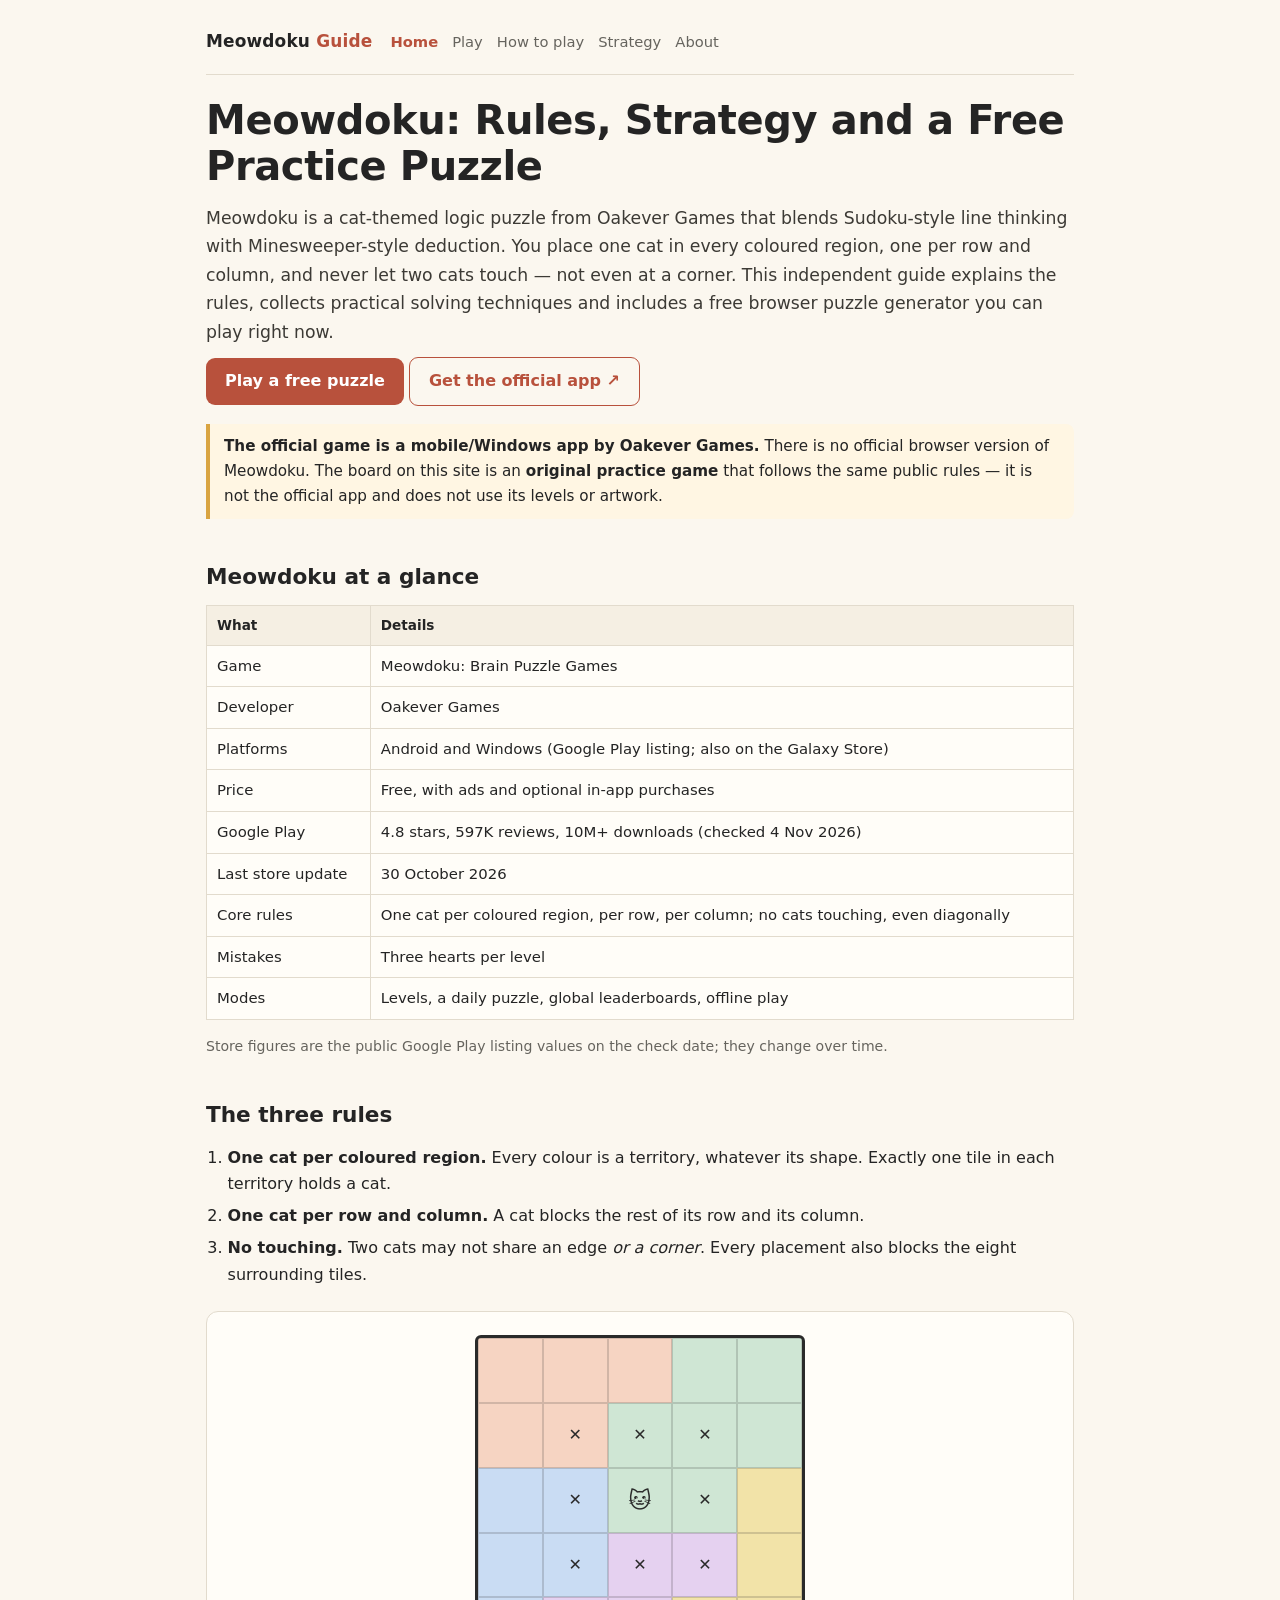
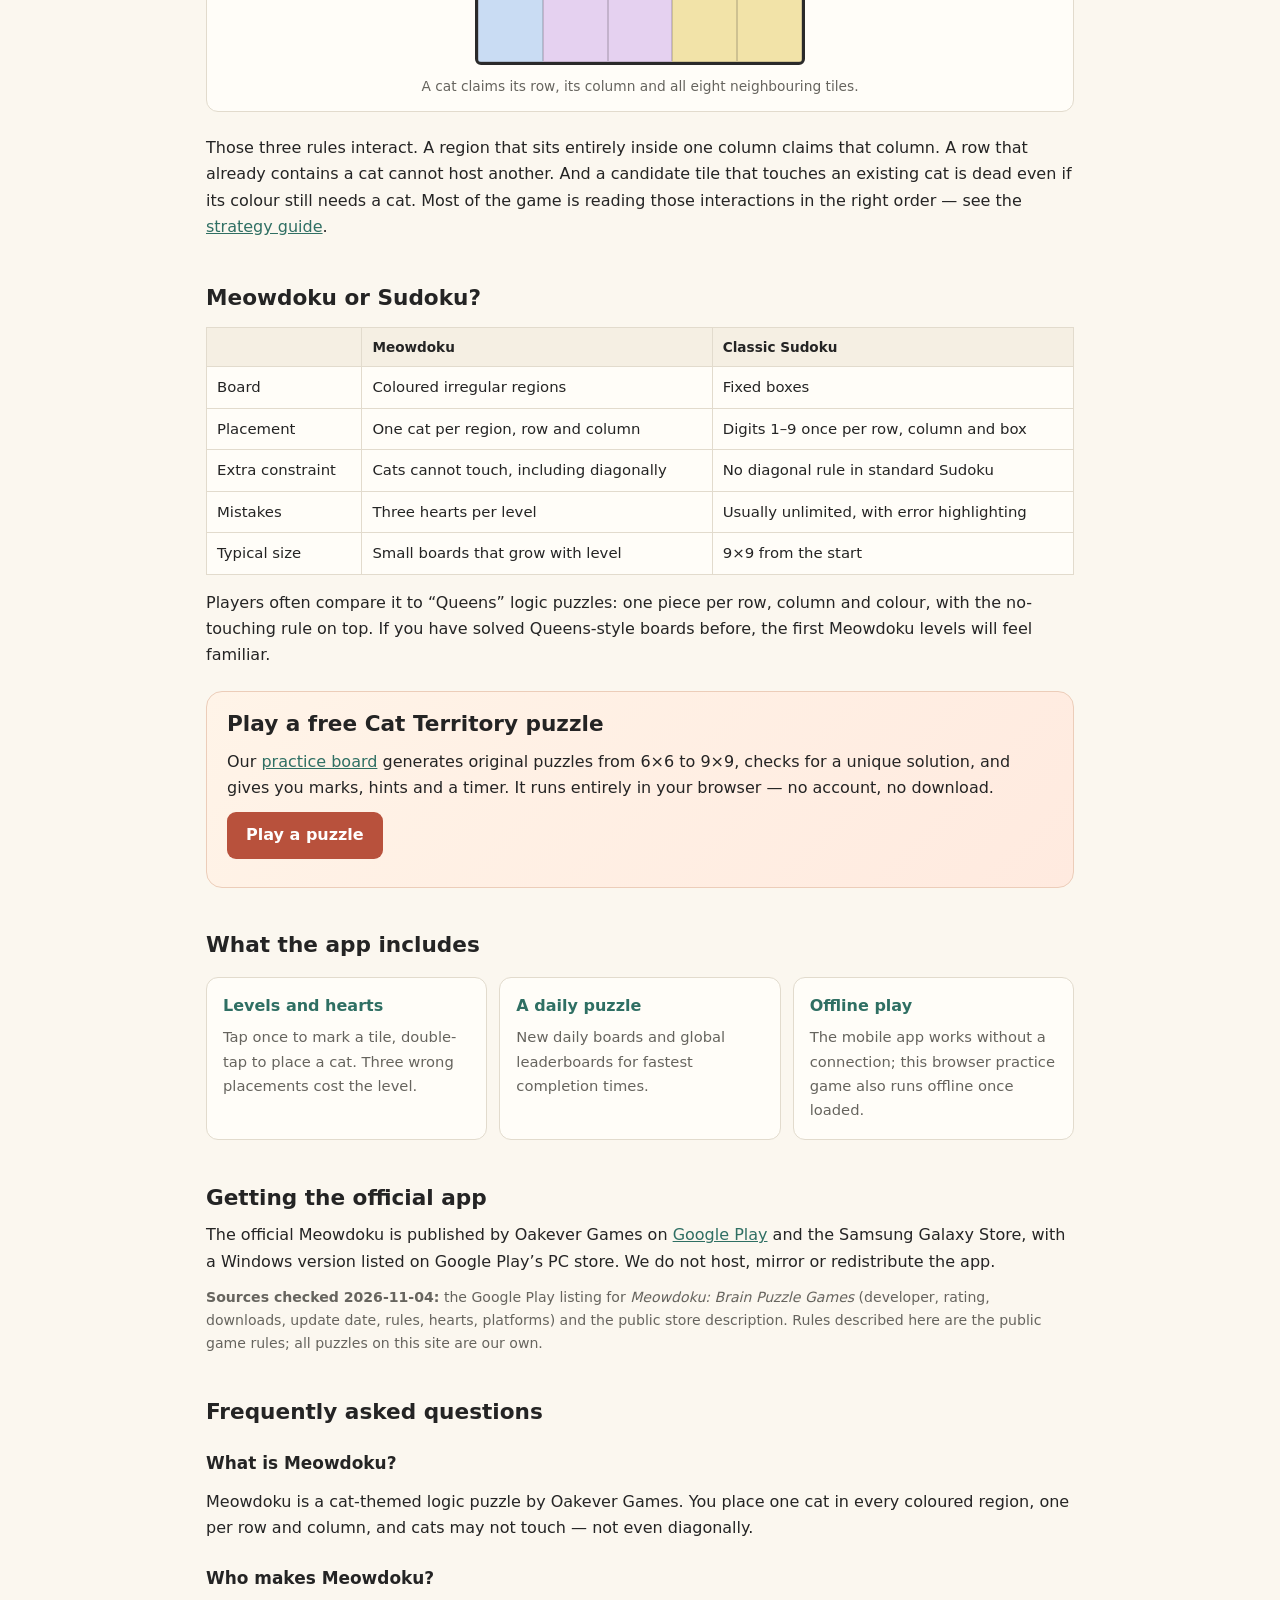
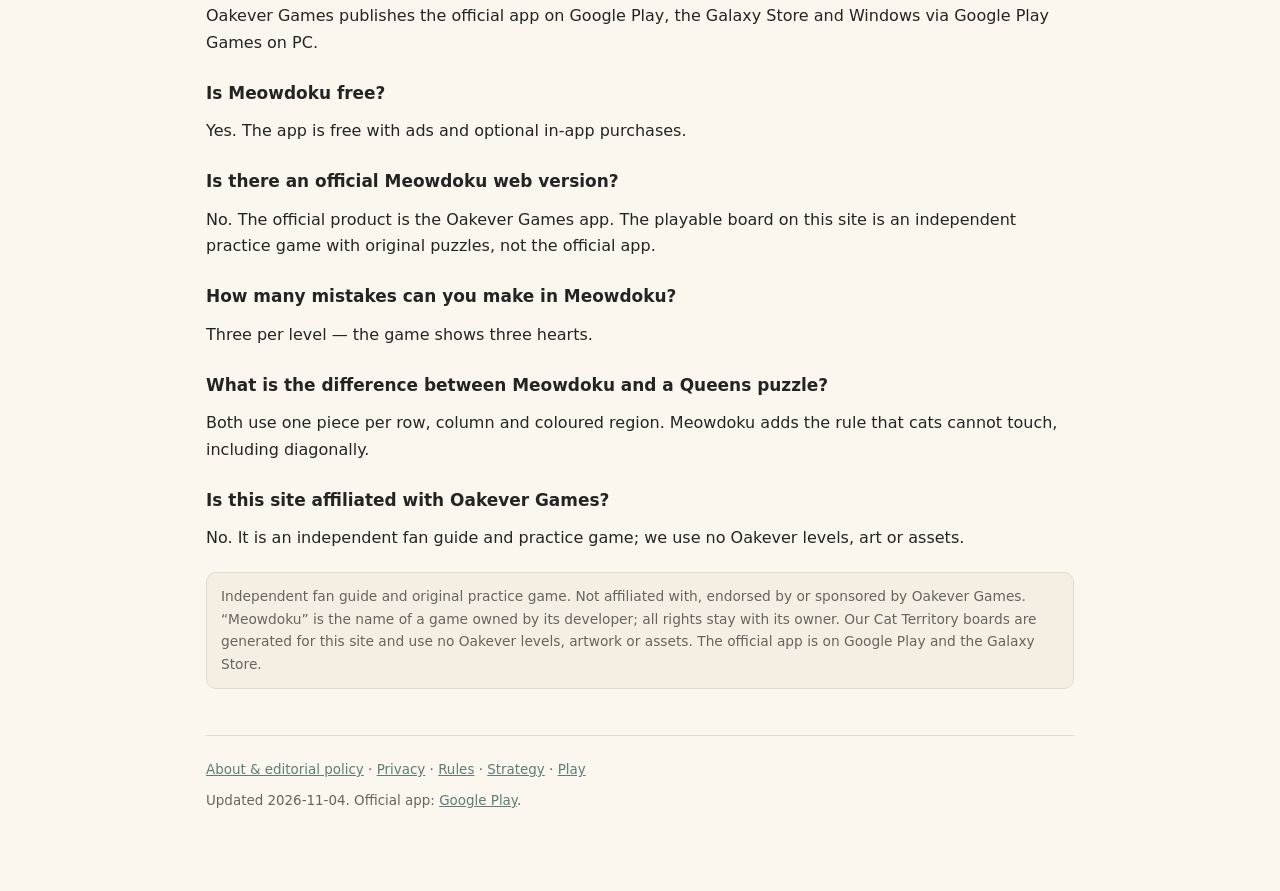
==== index.html @ 77e1450d "Meowdoku Guide: rules, strategy and original Cat Territory puzzle" ====
<!doctype html>
<html lang="en">
<head>
<meta charset="utf-8">
<meta name="viewport" content="width=device-width,initial-scale=1">
<title>Meowdoku: Rules, Strategy &amp; a Free Playable Puzzle</title>
<meta name="description" content="Meowdoku guide: the three rules explained, Sudoku vs Meowdoku, practical solving strategy, and a free original Cat Territory puzzle you can play in the browser.">
<meta name="robots" content="index,follow">
<link rel="canonical" href="https://meowdoku-guide.vercel.app/">
<link rel="icon" href="/icon.svg" type="image/svg+xml">
<link rel="stylesheet" href="/style.css?v=20261104">
<meta property="og:type" content="website">
<meta property="og:site_name" content="Meowdoku Guide">
<meta property="og:title" content="Meowdoku: Rules, Strategy &amp; a Free Playable Puzzle">
<meta property="og:description" content="Meowdoku guide: the three rules explained, Sudoku vs Meowdoku, practical solving strategy, and a free original Cat Territory puzzle you can play in the browser.">
<meta property="og:url" content="https://meowdoku-guide.vercel.app/">
<meta name="twitter:card" content="summary">
<meta name="theme-color" content="#fbf7ef">
<script type="application/ld+json">{"@context": "https://schema.org", "@graph": [{"@type": "WebPage", "@id": "https://meowdoku-guide.vercel.app/#page", "url": "https://meowdoku-guide.vercel.app/", "name": "Meowdoku: Rules, Strategy & a Free Playable Puzzle", "description": "Meowdoku guide: the three rules explained, Sudoku vs Meowdoku, practical solving strategy, and a free original Cat Territory puzzle you can play in the browser.", "inLanguage": "en", "datePublished": "2026-11-04", "dateModified": "2026-11-04", "isPartOf": {"@type": "WebSite", "@id": "https://meowdoku-guide.vercel.app/#site"}}, {"@type": "FAQPage", "mainEntity": [{"@type": "Question", "name": "What is Meowdoku?", "acceptedAnswer": {"@type": "Answer", "text": "Meowdoku is a cat-themed logic puzzle by Oakever Games. You place one cat in every coloured region, one per row and column, and cats may not touch — not even diagonally."}}, {"@type": "Question", "name": "Who makes Meowdoku?", "acceptedAnswer": {"@type": "Answer", "text": "Oakever Games publishes the official app on Google Play, the Galaxy Store and Windows via Google Play Games on PC."}}, {"@type": "Question", "name": "Is Meowdoku free?", "acceptedAnswer": {"@type": "Answer", "text": "Yes. The app is free with ads and optional in-app purchases."}}, {"@type": "Question", "name": "Is there an official Meowdoku web version?", "acceptedAnswer": {"@type": "Answer", "text": "No. The official product is the Oakever Games app. The playable board on this site is an independent practice game with original puzzles, not the official app."}}, {"@type": "Question", "name": "How many mistakes can you make in Meowdoku?", "acceptedAnswer": {"@type": "Answer", "text": "Three per level — the game shows three hearts."}}, {"@type": "Question", "name": "What is the difference between Meowdoku and a Queens puzzle?", "acceptedAnswer": {"@type": "Answer", "text": "Both use one piece per row, column and coloured region. Meowdoku adds the rule that cats cannot touch, including diagonally."}}, {"@type": "Question", "name": "Is this site affiliated with Oakever Games?", "acceptedAnswer": {"@type": "Answer", "text": "No. It is an independent fan guide and practice game; we use no Oakever levels, art or assets."}}]}]}</script>

</head>
<body>
<main>
<header class="site">
  <a class="brand" href="/">Meowdoku <span>Guide</span></a>
  <nav class="site" aria-label="Site"><a href="/" aria-current="page">Home</a><a href="/practice/">Play</a><a href="/how-to-play/">How to play</a><a href="/strategy/">Strategy</a><a href="/about/">About</a></nav>
</header>

<h1>Meowdoku: Rules, Strategy and a Free Practice Puzzle</h1>

<p class="lede">Meowdoku is a cat-themed logic puzzle from Oakever Games that blends Sudoku-style line thinking with Minesweeper-style deduction. You place one cat in every coloured region, one per row and column, and never let two cats touch — not even at a corner. This independent guide explains the rules, collects practical solving techniques and includes a free browser puzzle generator you can play right now.</p>


<p><a class="button" href="/practice/">Play a free puzzle</a> <a class="button ghost" href="https://play.google.com/store/apps/details?id=com.oakever.meowdoku" rel="noopener nofollow">Get the official app ↗</a></p>

<div class="note"><b>The official game is a mobile/Windows app by Oakever Games.</b> There is no official browser version of Meowdoku. The board on this site is an <b>original practice game</b> that follows the same public rules — it is not the official app and does not use its levels or artwork.</div>

<h2>Meowdoku at a glance</h2>
<table>
<tr><th>What</th><th>Details</th></tr>
<tr><td>Game</td><td>Meowdoku: Brain Puzzle Games</td></tr>
<tr><td>Developer</td><td>Oakever Games</td></tr>
<tr><td>Platforms</td><td>Android and Windows (Google Play listing; also on the Galaxy Store)</td></tr>
<tr><td>Price</td><td>Free, with ads and optional in-app purchases</td></tr>
<tr><td>Google Play</td><td>4.8 stars, 597K reviews, 10M+ downloads (checked 4 Nov 2026)</td></tr>
<tr><td>Last store update</td><td>30 October 2026</td></tr>
<tr><td>Core rules</td><td>One cat per coloured region, per row, per column; no cats touching, even diagonally</td></tr>
<tr><td>Mistakes</td><td>Three hearts per level</td></tr>
<tr><td>Modes</td><td>Levels, a daily puzzle, global leaderboards, offline play</td></tr>
</table>
<p class="small">Store figures are the public Google Play listing values on the check date; they change over time.</p>

<h2>The three rules</h2>
<ol>
<li><b>One cat per coloured region.</b> Every colour is a territory, whatever its shape. Exactly one tile in each territory holds a cat.</li>
<li><b>One cat per row and column.</b> A cat blocks the rest of its row and its column.</li>
<li><b>No touching.</b> Two cats may not share an edge <i>or a corner</i>. Every placement also blocks the eight surrounding tiles.</li>
</ol>
<figure class="figure"><div class="mini" style="grid-template-columns:repeat(5,1fr)"><div class="" style="background:#f6d4c2"></div><div class="" style="background:#f6d4c2"></div><div class="" style="background:#f6d4c2"></div><div class="" style="background:#cfe6d4"></div><div class="" style="background:#cfe6d4"></div><div class="" style="background:#f6d4c2"></div><div class="" style="background:#f6d4c2">✕</div><div class="" style="background:#cfe6d4">✕</div><div class="" style="background:#cfe6d4">✕</div><div class="" style="background:#cfe6d4"></div><div class="" style="background:#c9dcf3"></div><div class="" style="background:#c9dcf3">✕</div><div class="cat" style="background:#cfe6d4">🐱</div><div class="" style="background:#cfe6d4">✕</div><div class="" style="background:#f2e3a8"></div><div class="" style="background:#c9dcf3"></div><div class="" style="background:#c9dcf3">✕</div><div class="" style="background:#e5d1f0">✕</div><div class="" style="background:#e5d1f0">✕</div><div class="" style="background:#f2e3a8"></div><div class="" style="background:#c9dcf3"></div><div class="" style="background:#e5d1f0"></div><div class="" style="background:#e5d1f0"></div><div class="" style="background:#f2e3a8"></div><div class="" style="background:#f2e3a8"></div></div><figcaption>A cat claims its row, its column and all eight neighbouring tiles.</figcaption></figure>
<p>Those three rules interact. A region that sits entirely inside one column claims that column. A row that already contains a cat cannot host another. And a candidate tile that touches an existing cat is dead even if its colour still needs a cat. Most of the game is reading those interactions in the right order — see the <a href="/strategy/">strategy guide</a>.</p>

<h2>Meowdoku or Sudoku?</h2>
<table>
<tr><th></th><th>Meowdoku</th><th>Classic Sudoku</th></tr>
<tr><td>Board</td><td>Coloured irregular regions</td><td>Fixed boxes</td></tr>
<tr><td>Placement</td><td>One cat per region, row and column</td><td>Digits 1–9 once per row, column and box</td></tr>
<tr><td>Extra constraint</td><td>Cats cannot touch, including diagonally</td><td>No diagonal rule in standard Sudoku</td></tr>
<tr><td>Mistakes</td><td>Three hearts per level</td><td>Usually unlimited, with error highlighting</td></tr>
<tr><td>Typical size</td><td>Small boards that grow with level</td><td>9×9 from the start</td></tr>
</table>
<p>Players often compare it to “Queens” logic puzzles: one piece per row, column and colour, with the no-touching rule on top. If you have solved Queens-style boards before, the first Meowdoku levels will feel familiar.</p>

<div class="cta">
<h2>Play a free Cat Territory puzzle</h2>
<p>Our <a href="/practice/">practice board</a> generates original puzzles from 6×6 to 9×9, checks for a unique solution, and gives you marks, hints and a timer. It runs entirely in your browser — no account, no download.</p>
<p><a class="button" href="/practice/">Play a puzzle</a></p>
</div>

<h2>What the app includes</h2>
<div class="grid">
<div class="card"><h3><a href="/how-to-play/">Levels and hearts</a></h3><p>Tap once to mark a tile, double-tap to place a cat. Three wrong placements cost the level.</p></div><div class="card"><h3><a href="/strategy/">A daily puzzle</a></h3><p>New daily boards and global leaderboards for fastest completion times.</p></div><div class="card"><h3><a href="/practice/">Offline play</a></h3><p>The mobile app works without a connection; this browser practice game also runs offline once loaded.</p></div>
</div>

<h2>Getting the official app</h2>
<p>The official Meowdoku is published by Oakever Games on <a href="https://play.google.com/store/apps/details?id=com.oakever.meowdoku" rel="noopener nofollow">Google Play</a> and the Samsung Galaxy Store, with a Windows version listed on Google Play’s PC store. We do not host, mirror or redistribute the app.</p>

<p class="small"><b>Sources checked 2026-11-04:</b> the Google Play listing for <i>Meowdoku: Brain Puzzle Games</i> (developer, rating, downloads, update date, rules, hearts, platforms) and the public store description. Rules described here are the public game rules; all puzzles on this site are our own.</p>

<section id="faq"><h2>Frequently asked questions</h2><h3>What is Meowdoku?</h3><p>Meowdoku is a cat-themed logic puzzle by Oakever Games. You place one cat in every coloured region, one per row and column, and cats may not touch — not even diagonally.</p><h3>Who makes Meowdoku?</h3><p>Oakever Games publishes the official app on Google Play, the Galaxy Store and Windows via Google Play Games on PC.</p><h3>Is Meowdoku free?</h3><p>Yes. The app is free with ads and optional in-app purchases.</p><h3>Is there an official Meowdoku web version?</h3><p>No. The official product is the Oakever Games app. The playable board on this site is an independent practice game with original puzzles, not the official app.</p><h3>How many mistakes can you make in Meowdoku?</h3><p>Three per level — the game shows three hearts.</p><h3>What is the difference between Meowdoku and a Queens puzzle?</h3><p>Both use one piece per row, column and coloured region. Meowdoku adds the rule that cats cannot touch, including diagonally.</p><h3>Is this site affiliated with Oakever Games?</h3><p>No. It is an independent fan guide and practice game; we use no Oakever levels, art or assets.</p></section>
<div class="disclaimer">Independent fan guide and original practice game. Not affiliated with, endorsed by or sponsored by Oakever Games. “Meowdoku” is the name of a game owned by its developer; all rights stay with its owner. Our Cat Territory boards are generated for this site and use no Oakever levels, artwork or assets. The official app is on Google Play and the Galaxy Store.</div>
<footer class="site">
  <p><a href="/about/">About &amp; editorial policy</a> · <a href="/privacy/">Privacy</a> · <a href="/how-to-play/">Rules</a> · <a href="/strategy/">Strategy</a> · <a href="/practice/">Play</a></p>
  <p>Updated 2026-11-04. Official app: <a href="https://play.google.com/store/apps/details?id=com.oakever.meowdoku" rel="noopener nofollow">Google Play</a>.</p>
</footer>
</main>

</body>
</html>
---- style.css ----
:root{
  --bg:#fbf7ef; --ink:#242424; --muted:#66645e; --line:#e2dbcd;
  --accent:#b8513c; --accent-dark:#8f3c2b; --teal:#2f6f63;
  --card:#fffdf8; --wash:#f5efe3;
}
*{box-sizing:border-box}
html{scroll-behavior:smooth}
body{
  margin:0;background:var(--bg);color:var(--ink);
  font:16px/1.65 ui-sans-serif,system-ui,-apple-system,"Segoe UI",Roboto,sans-serif;
}
main{max-width:900px;margin:0 auto;padding:18px 16px 70px}
a{color:var(--teal)}
a:hover{color:var(--accent)}
header.site{display:flex;flex-wrap:wrap;align-items:center;gap:10px 18px;padding:10px 0 18px;border-bottom:1px solid var(--line);margin-bottom:22px}
header.site .brand{font-weight:800;color:var(--ink);text-decoration:none;font-size:1.06rem;letter-spacing:.01em}
header.site .brand span{color:var(--accent)}
nav.site{display:flex;flex-wrap:wrap;gap:6px 14px;font-size:.92rem}
nav.site a{color:var(--muted);text-decoration:none}
nav.site a[aria-current="page"]{color:var(--accent);font-weight:800}
nav.site a:hover{color:var(--ink)}
h1{font-size:clamp(1.7rem,4.5vw,2.5rem);line-height:1.16;margin:.2em 0 .35em;letter-spacing:-.01em}
h2{font-size:1.35rem;margin:2em 0 .5em;line-height:1.3}
h3{font-size:1.06rem;margin:1.4em 0 .4em}
p{margin:.65em 0}
ul,ol{padding-left:1.35em}
li{margin:.35em 0}
.small{font-size:.88rem;color:var(--muted)}
.lede{font-size:1.08rem;color:#3c3a35}
.note{background:#fff6e3;border-left:4px solid #d9a441;padding:10px 14px;border-radius:0 8px 8px 0;margin:1.2em 0;font-size:.95rem}
.disclaimer{background:var(--wash);border:1px solid var(--line);border-radius:10px;padding:12px 14px;font-size:.86rem;color:var(--muted);margin:1.5em 0}
.cta{background:linear-gradient(135deg,#fff4e8,#ffeadf);border:1px solid #eccdb9;border-radius:16px;padding:18px 20px;margin:1.4em 0}
.cta h2{margin-top:0}
.button,button{
  display:inline-block;background:var(--accent);color:#fff;border:0;border-radius:9px;
  padding:10px 19px;font:inherit;font-weight:700;cursor:pointer;text-decoration:none
}
.button:hover,button:hover{background:var(--accent-dark);color:#fff}
button:disabled{opacity:.5;cursor:not-allowed}
.button.ghost,button.ghost{background:transparent;color:var(--accent);border:1px solid var(--accent)}
.button.ghost:hover,button.ghost:hover{background:#fff0ea;color:var(--accent-dark)}
.grid{display:grid;grid-template-columns:repeat(auto-fit,minmax(230px,1fr));gap:12px;margin:1.1em 0}
.card{background:var(--card);border:1px solid var(--line);border-radius:12px;padding:14px 16px}
.card h3{margin:.1em 0 .35em;font-size:1rem}
.card p{margin:.2em 0;font-size:.92rem;color:var(--muted)}
.card a{text-decoration:none}
table{border-collapse:collapse;width:100%;margin:1em 0;font-size:.93rem;background:var(--card)}
th,td{border:1px solid var(--line);padding:8px 10px;text-align:left;vertical-align:top}
th{background:var(--wash);font-size:.85rem}
code{background:var(--wash);padding:1px 5px;border-radius:4px;font-size:.9em}
footer.site{margin-top:3.4em;border-top:1px solid var(--line);padding-top:1.1em;font-size:.84rem;color:var(--muted)}
footer.site a{color:#5d7d77}
.breadcrumb{font-size:.85rem;color:var(--muted);margin:.2em 0 1em}
.breadcrumb a{color:var(--muted);text-decoration:none}
.sr-only{position:absolute;width:1px;height:1px;padding:0;margin:-1px;overflow:hidden;clip:rect(0,0,0,0);white-space:nowrap;border:0}
/* game */
.game{background:var(--card);border:1px solid var(--line);border-radius:16px;padding:16px;margin:1.2em 0}
.game-top{display:flex;flex-wrap:wrap;align-items:center;gap:8px 12px;margin-bottom:10px}
.sizes{display:flex;flex-wrap:wrap;gap:6px}
.sizes button{background:#f1e8d8;color:#3c3a35;border:1px solid #ddcfb8;border-radius:999px;padding:8px 13px;font-size:.86rem;font-weight:700}
.sizes button.active{background:var(--accent);border-color:var(--accent);color:#fff}
.game-meta{display:flex;flex-wrap:wrap;gap:8px 18px;align-items:center;font-size:.88rem;color:var(--muted);margin:2px 0 10px}
#timer{font-variant-numeric:tabular-nums;font-weight:800;color:var(--ink)}
#counter{font-weight:700;color:var(--ink)}
.board-wrap{width:min(100%,520px);margin:0 auto}
#board{display:grid;width:100%;aspect-ratio:1/1;background:#2a2a2a;border-radius:8px;overflow:hidden;touch-action:manipulation;gap:1px}
.cell{position:relative;border:0;border-radius:0;padding:0;margin:0;display:flex;align-items:center;justify-content:center;font:inherit;font-weight:800;color:#3a3a3a;cursor:pointer;min-width:0;min-height:0;appearance:none}
.cell:hover{filter:brightness(1.03)}
.cell:focus-visible{outline:3px solid #1e6bd6;outline-offset:-3px;z-index:2}
.cell.xmark{font-size:clamp(1rem,3.2vw,1.5rem);color:#5a5a5a;opacity:.75}
.cell.locked{cursor:default}
.cell.locked::after{content:"";position:absolute;inset:0;box-shadow:inset 0 0 0 3px rgba(47,111,99,.55);pointer-events:none}
.cell.conflict{background:#ffb4a8!important}
.catmark{width:66%;height:66%;display:flex;align-items:center;justify-content:center}
.catmark svg{width:100%;height:100%;display:block}
.regiontag{position:absolute;top:3px;left:4px;font-size:10px;line-height:1;color:rgba(34,34,34,.62);font-weight:800;pointer-events:none}
.board-tools{display:flex;flex-wrap:wrap;gap:8px;margin:12px 0 4px}
.board-tools button{font-size:.9rem;padding:8px 13px}
.board-tools button.ghost{background:#fff}
.status{min-height:1.6em;font-size:.92rem;margin:.4em 0 0}
.status.good{color:var(--teal)}
.status.bad{color:#b3261e}
#winBanner{background:#e8f5ee;border:1px solid #b9dcc9;border-radius:10px;padding:10px 14px;margin:10px 0}
#winBanner strong{color:var(--teal)}
#best{font-size:.85rem;color:var(--muted)}
/* diagrams */
.figure{margin:1.4em 0;padding:14px;background:var(--card);border:1px solid var(--line);border-radius:12px}
.figure h3{margin-top:0}
.mini{display:grid;gap:0;width:min(100%,330px);border:3px solid #2a2a2a;border-radius:6px;overflow:hidden;background:#2a2a2a;margin:.6em auto}
.mini div{aspect-ratio:1/1;display:flex;align-items:center;justify-content:center;font-size:1rem;font-weight:800;color:#2b2b2b;box-shadow:inset 0 0 0 1px rgba(42,42,42,.18)}
.mini .cat{font-size:1.4rem}
.mini .bad{box-shadow:inset 0 0 0 3px #c53030}
.figure figcaption{font-size:.86rem;color:var(--muted);text-align:center;margin-top:.4em}
@media (max-width:520px){
  main{padding:14px 12px 60px}
  .game{padding:12px}
  th,td{padding:6px 7px;font-size:.86rem}
  .board-tools button{padding:7px 10px;font-size:.84rem}
}
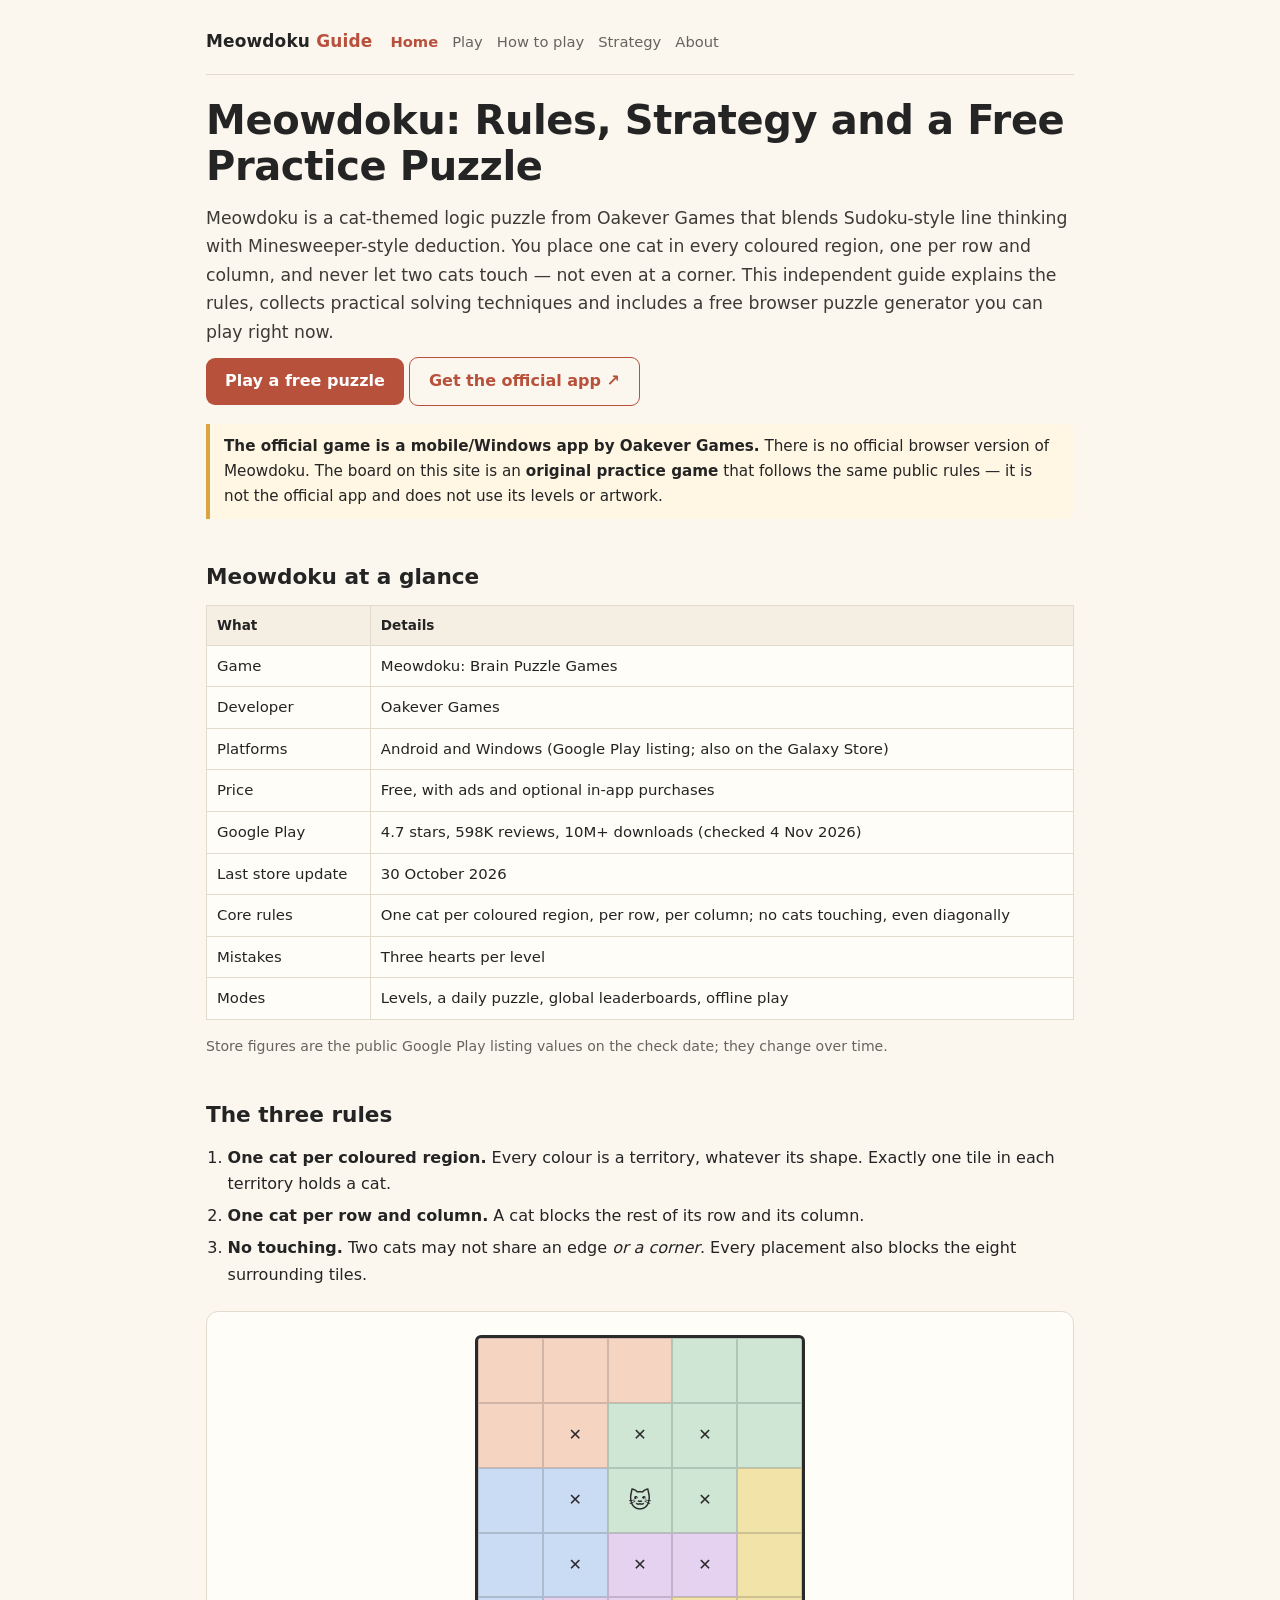
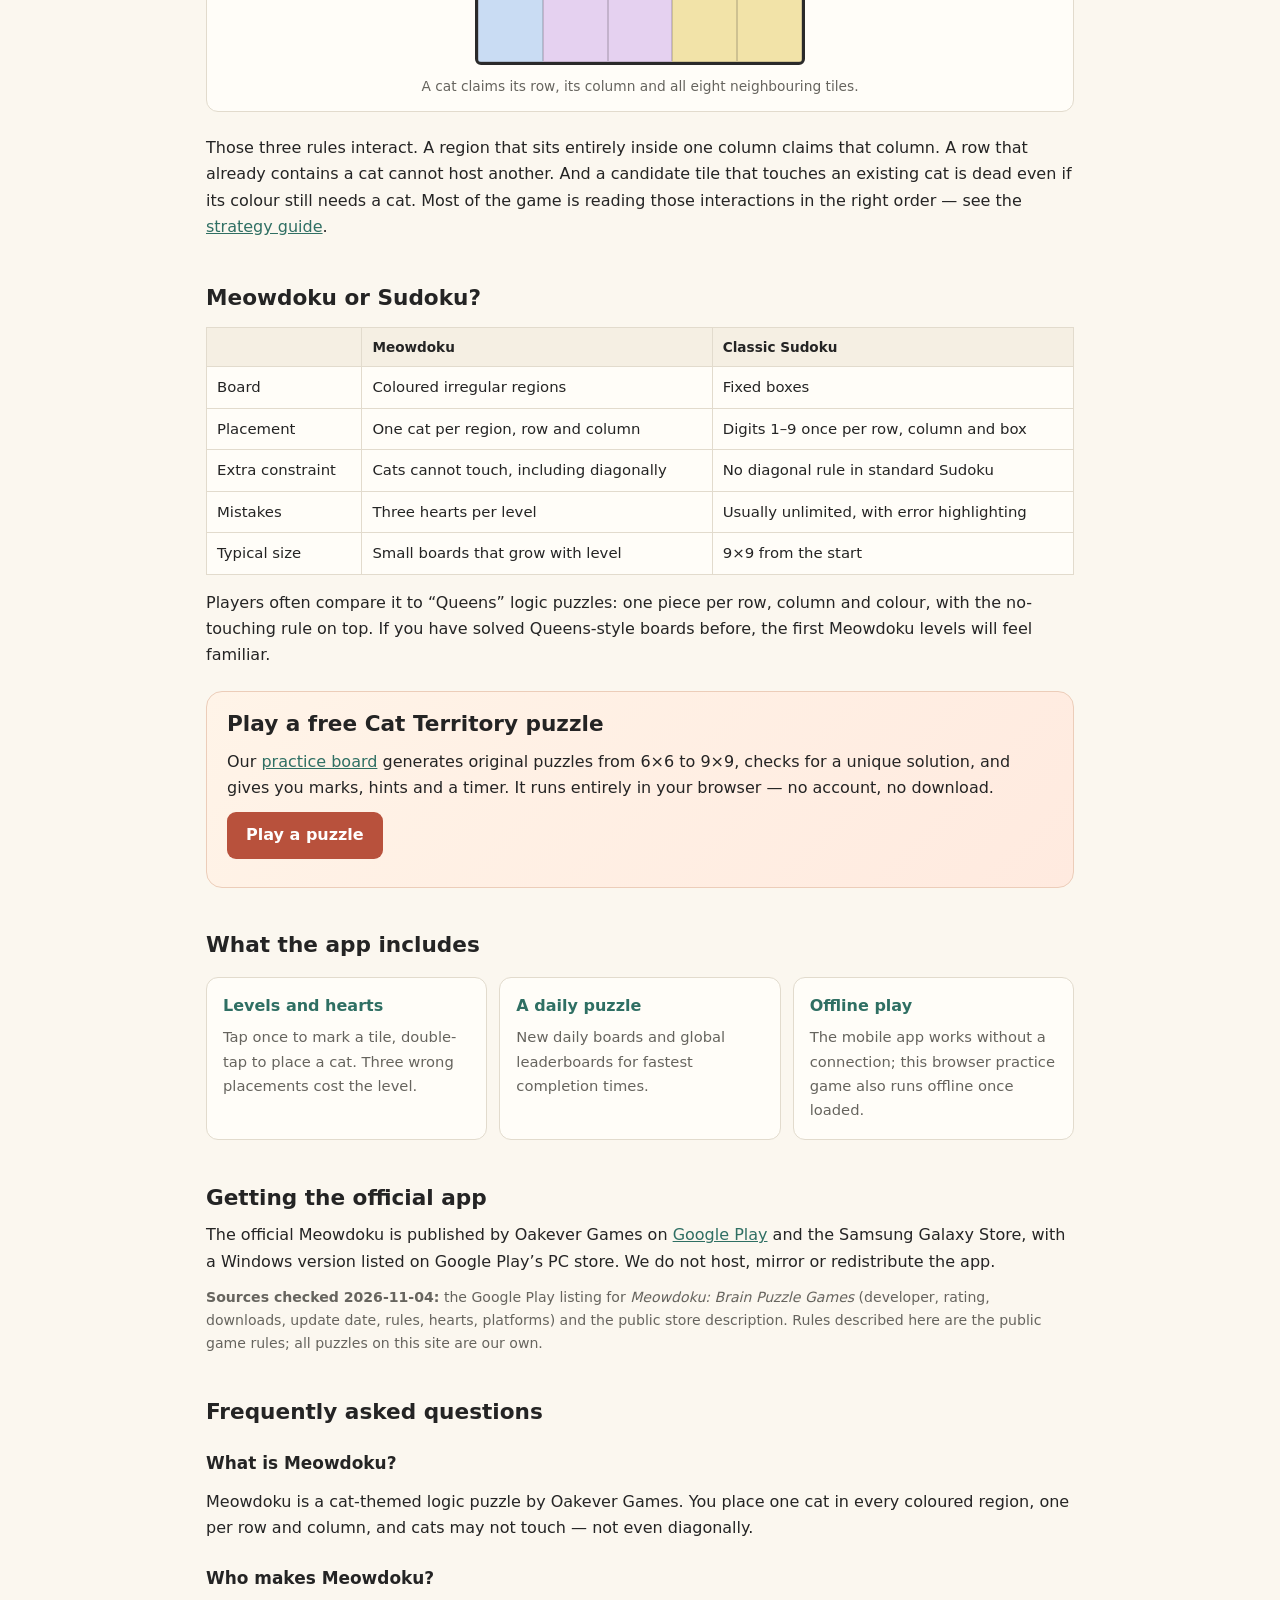
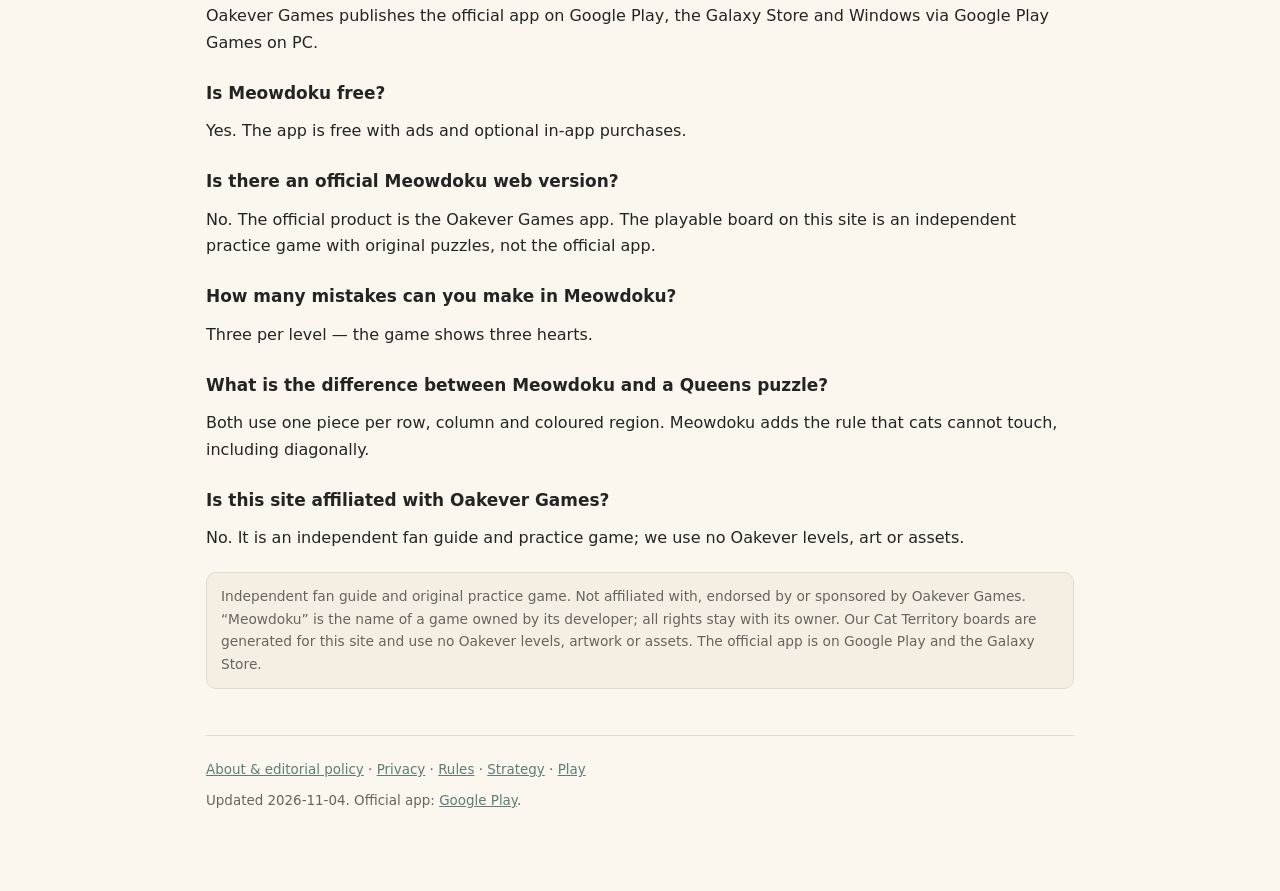
==== commit c99036fa: "Fix Google Play rating to 4.7 stars / 598K reviews" ====
--- a/index.html
+++ b/index.html
@@ -42,7 +42,7 @@
 <tr><td>Developer</td><td>Oakever Games</td></tr>
 <tr><td>Platforms</td><td>Android and Windows (Google Play listing; also on the Galaxy Store)</td></tr>
 <tr><td>Price</td><td>Free, with ads and optional in-app purchases</td></tr>
-<tr><td>Google Play</td><td>4.8 stars, 597K reviews, 10M+ downloads (checked 4 Nov 2026)</td></tr>
+<tr><td>Google Play</td><td>4.7 stars, 598K reviews, 10M+ downloads (checked 4 Nov 2026)</td></tr>
 <tr><td>Last store update</td><td>30 October 2026</td></tr>
 <tr><td>Core rules</td><td>One cat per coloured region, per row, per column; no cats touching, even diagonally</td></tr>
 <tr><td>Mistakes</td><td>Three hearts per level</td></tr>
